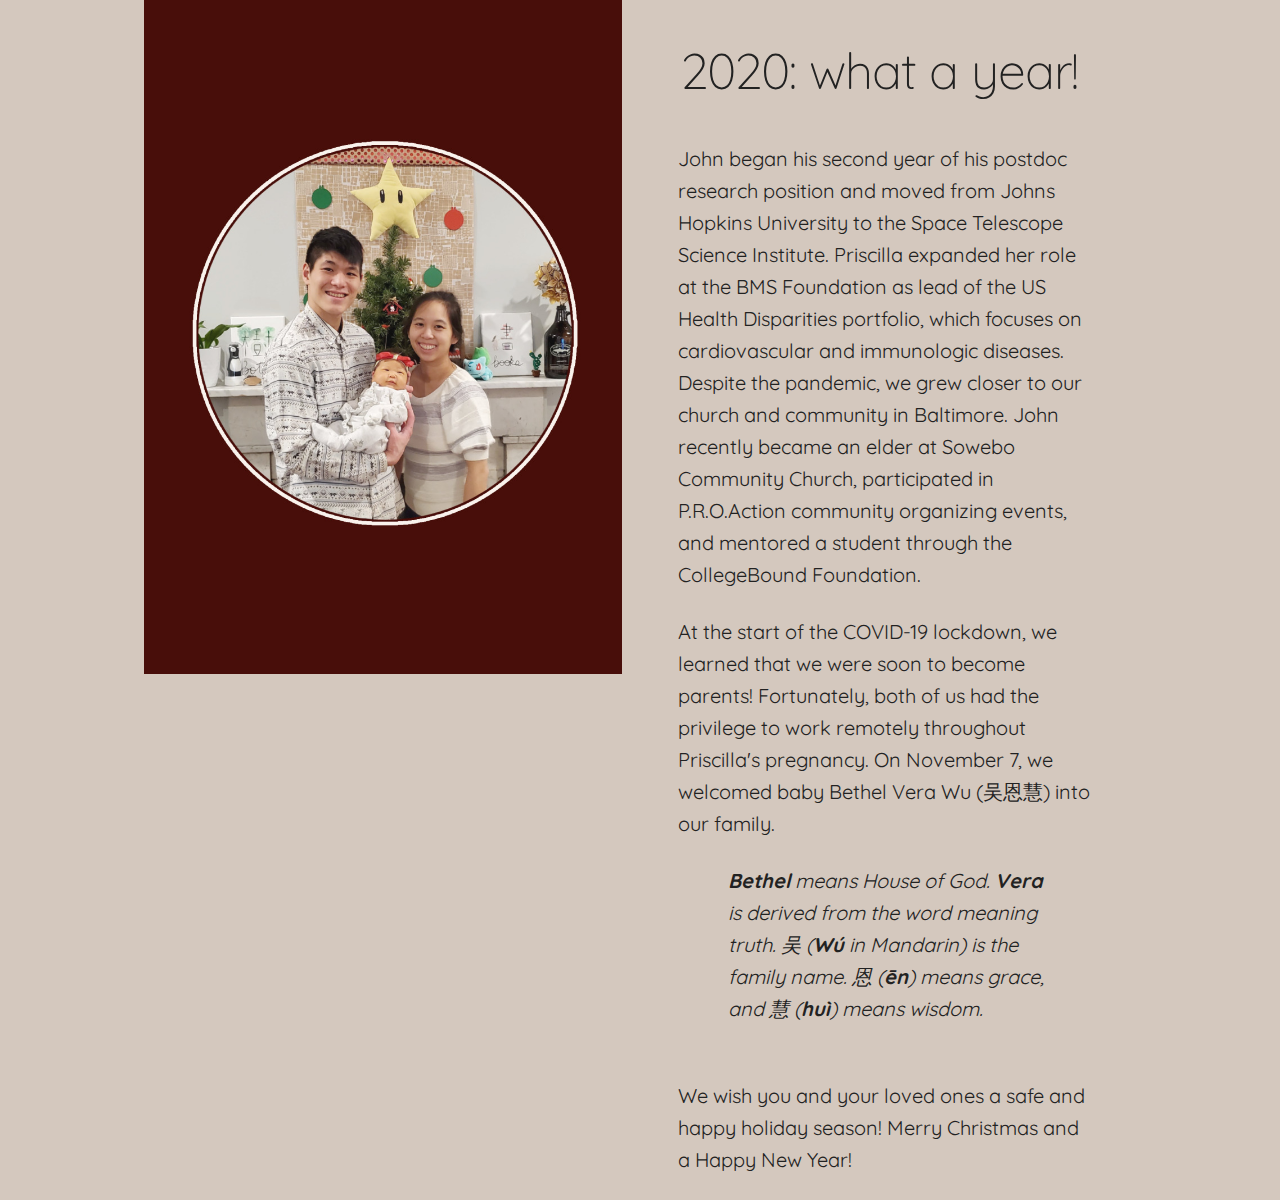
==== christmas2020/index.html @ 9ee1bfb3 "make our christmas card" ====
<!doctype html>
<html class="no-js" lang="">
	<head>
		<meta charset="utf-8">
		<meta http-equiv="x-ua-compatible" content="ie=edge">
		<title>Mery Christmas from Priscilla, John, and Bethel!</title>
		<meta name="description" content="christmas card booksnbots">
		<meta name="viewport" content="width=device-width, initial-scale=1">

		<link href="https://fonts.googleapis.com/css?family=Quicksand|Open Sans" rel="stylesheet">
		<link rel="stylesheet" href="css/skeleton.css">
		<link rel="stylesheet" href="css/main.css">
		<link rel="stylesheet" href="css/card.css">

	</head>
	<body>
        <div id="card-container" class="">
            <div class="one-half column photo-container">
                <img src="./img/christmas-photo.jpg" id="card-image">
            </div>
            <div class="one-half column text-container">
                <h2 id="card-title">2020: what a year!</h2>
                <p id="card-msg">John began his second year of his postdoc research position and moved from Johns Hopkins University to the Space Telescope Science Institute. Priscilla expanded her role at the BMS Foundation as lead of the US Health Disparities portfolio, which focuses on cardiovascular and immunologic diseases. Despite the pandemic, we grew closer to our church and community in Baltimore. John recently became an elder at Sowebo Community Church, participated in P.R.O.Action community organizing events, and mentored a student through the CollegeBound Foundation.</p>

                <p id="card-msg">At the start of the COVID-19 lockdown, we learned that we were soon to become parents! Fortunately, both of us had the privilege to work remotely throughout Priscilla's pregnancy. On November 7, we welcomed baby Bethel Vera Wu (吴恩慧) into our family. </p>

                <p id="card-msg"><blockquote><b>Bethel</b> means House of God. <b>Vera</b> is derived from the word meaning truth. 吴 (<b>Wú</b> in Mandarin) is the family name. 恩 (<b>ēn</b>) means grace, and 慧 (<b>huì</b>) means wisdom.</blockquote></p>

                <p id="card-msg">We wish you and your loved ones a safe and happy holiday season! Merry Christmas and a Happy New Year!</p>
                <p id="card-from">Priscilla, John, and Bethel</p>
            </div>
        </div>
	</body>
</html>
---- christmas2020/css/skeleton.css ----
/*
* Skeleton V2.0.4
* Copyright 2014, Dave Gamache
* www.getskeleton.com
* Free to use under the MIT license.
* http://www.opensource.org/licenses/mit-license.php
* 12/29/2014
*/


/* Table of contents
––––––––––––––––––––––––––––––––––––––––––––––––––
- Grid
- Base Styles
- Typography
- Links
- Buttons
- Forms
- Lists
- Code
- Tables
- Spacing
- Utilities
- Clearing
- Media Queries
*/


/* Grid
–––––––––––––––––––––––––––––––––––––––––––––––––– */
.container {
  position: relative;
  width: 100%;
  max-width: 960px;
  margin: 0 auto;
  padding: 0 20px;
  box-sizing: border-box; }
.column,
.columns {
  width: 100%;
  float: left;
  box-sizing: border-box; }

/* For devices larger than 400px */
@media (min-width: 400px) {
  .container {
    width: 85%;
    padding: 0; }
}

/* For devices larger than 550px */
@media (min-width: 550px) {
  .container {
    width: 80%; }
  .column,
  .columns {
    margin-left: 4%; }
  .column:first-child,
  .columns:first-child {
    margin-left: 0; }

  .one.column,
  .one.columns                    { width: 4.66666666667%; }
  .two.columns                    { width: 13.3333333333%; }
  .three.columns                  { width: 22%;            }
  .four.columns                   { width: 30.6666666667%; }
  .five.columns                   { width: 39.3333333333%; }
  .six.columns                    { width: 48%;            }
  .seven.columns                  { width: 56.6666666667%; }
  .eight.columns                  { width: 65.3333333333%; }
  .nine.columns                   { width: 74.0%;          }
  .ten.columns                    { width: 82.6666666667%; }
  .eleven.columns                 { width: 91.3333333333%; }
  .twelve.columns                 { width: 100%; margin-left: 0; }

  .one-third.column               { width: 30.6666666667%; }
  .two-thirds.column              { width: 65.3333333333%; }

  .one-half.column                { width: 48%; }

  /* Offsets */
  .offset-by-one.column,
  .offset-by-one.columns          { margin-left: 8.66666666667%; }
  .offset-by-two.column,
  .offset-by-two.columns          { margin-left: 17.3333333333%; }
  .offset-by-three.column,
  .offset-by-three.columns        { margin-left: 26%;            }
  .offset-by-four.column,
  .offset-by-four.columns         { margin-left: 34.6666666667%; }
  .offset-by-five.column,
  .offset-by-five.columns         { margin-left: 43.3333333333%; }
  .offset-by-six.column,
  .offset-by-six.columns          { margin-left: 52%;            }
  .offset-by-seven.column,
  .offset-by-seven.columns        { margin-left: 60.6666666667%; }
  .offset-by-eight.column,
  .offset-by-eight.columns        { margin-left: 69.3333333333%; }
  .offset-by-nine.column,
  .offset-by-nine.columns         { margin-left: 78.0%;          }
  .offset-by-ten.column,
  .offset-by-ten.columns          { margin-left: 86.6666666667%; }
  .offset-by-eleven.column,
  .offset-by-eleven.columns       { margin-left: 95.3333333333%; }

  .offset-by-one-third.column,
  .offset-by-one-third.columns    { margin-left: 34.6666666667%; }
  .offset-by-two-thirds.column,
  .offset-by-two-thirds.columns   { margin-left: 69.3333333333%; }

  .offset-by-one-half.column,
  .offset-by-one-half.columns     { margin-left: 52%; }

}


/* Base Styles
–––––––––––––––––––––––––––––––––––––––––––––––––– */
/* NOTE
html is set to 62.5% so that all the REM measurements throughout Skeleton
are based on 10px sizing. So basically 1.5rem = 15px :) */
html {
  font-size: 62.5%; }
body {
  font-size: 1.5em; /* currently ems cause chrome bug misinterpreting rems on body element */
  line-height: 1.6;
  font-weight: 400;
  font-family: "Raleway", "HelveticaNeue", "Helvetica Neue", Helvetica, Arial, sans-serif;
  color: #222; }


/* Typography
–––––––––––––––––––––––––––––––––––––––––––––––––– */
h1, h2, h3, h4, h5, h6 {
  margin-top: 0;
  margin-bottom: 2rem;
  font-weight: 300; }
h1 { font-size: 4.0rem; line-height: 1.2;  letter-spacing: -.1rem;}
h2 { font-size: 3.6rem; line-height: 1.25; letter-spacing: -.1rem; }
h3 { font-size: 3.0rem; line-height: 1.3;  letter-spacing: -.1rem; }
h4 { font-size: 2.4rem; line-height: 1.35; letter-spacing: -.08rem; }
h5 { font-size: 1.8rem; line-height: 1.5;  letter-spacing: -.05rem; }
h6 { font-size: 1.5rem; line-height: 1.6;  letter-spacing: 0; }

/* Larger than phablet */
@media (min-width: 550px) {
  h1 { font-size: 5.0rem; }
  h2 { font-size: 4.2rem; }
  h3 { font-size: 3.6rem; }
  h4 { font-size: 3.0rem; }
  h5 { font-size: 2.4rem; }
  h6 { font-size: 1.5rem; }
}

p {
  margin-top: 0; }


/* Links
–––––––––––––––––––––––––––––––––––––––––––––––––– */
a {
  color: #1EAEDB; }
a:hover {
  color: #0FA0CE; }


/* Buttons
–––––––––––––––––––––––––––––––––––––––––––––––––– */
.button,
button,
input[type="submit"],
input[type="reset"],
input[type="button"] {
  display: inline-block;
  height: 38px;
  padding: 0 30px;
  color: #555;
  text-align: center;
  font-size: 11px;
  font-weight: 600;
  line-height: 38px;
  letter-spacing: .1rem;
  text-transform: uppercase;
  text-decoration: none;
  white-space: nowrap;
  background-color: transparent;
  border-radius: 4px;
  border: 1px solid #bbb;
  cursor: pointer;
  box-sizing: border-box; }
.button:hover,
button:hover,
input[type="submit"]:hover,
input[type="reset"]:hover,
input[type="button"]:hover,
.button:focus,
button:focus,
input[type="submit"]:focus,
input[type="reset"]:focus,
input[type="button"]:focus {
  color: #333;
  border-color: #888;
  outline: 0; }
.button.button-primary,
button.button-primary,
input[type="submit"].button-primary,
input[type="reset"].button-primary,
input[type="button"].button-primary {
  color: #FFF;
  background-color: #33C3F0;
  border-color: #33C3F0; }
.button.button-primary:hover,
button.button-primary:hover,
input[type="submit"].button-primary:hover,
input[type="reset"].button-primary:hover,
input[type="button"].button-primary:hover,
.button.button-primary:focus,
button.button-primary:focus,
input[type="submit"].button-primary:focus,
input[type="reset"].button-primary:focus,
input[type="button"].button-primary:focus {
  color: #FFF;
  background-color: #1EAEDB;
  border-color: #1EAEDB; }


/* Forms
–––––––––––––––––––––––––––––––––––––––––––––––––– */
input[type="email"],
input[type="number"],
input[type="search"],
input[type="text"],
input[type="tel"],
input[type="url"],
input[type="password"],
textarea,
select {
  height: 38px;
  padding: 6px 10px; /* The 6px vertically centers text on FF, ignored by Webkit */
  background-color: #fff;
  border: 1px solid #D1D1D1;
  border-radius: 4px;
  box-shadow: none;
  box-sizing: border-box; }
/* Removes awkward default styles on some inputs for iOS */
input[type="email"],
input[type="number"],
input[type="search"],
input[type="text"],
input[type="tel"],
input[type="url"],
input[type="password"],
textarea {
  -webkit-appearance: none;
     -moz-appearance: none;
          appearance: none; }
textarea {
  min-height: 65px;
  padding-top: 6px;
  padding-bottom: 6px; }
input[type="email"]:focus,
input[type="number"]:focus,
input[type="search"]:focus,
input[type="text"]:focus,
input[type="tel"]:focus,
input[type="url"]:focus,
input[type="password"]:focus,
textarea:focus,
select:focus {
  border: 1px solid #33C3F0;
  outline: 0; }
label,
legend {
  display: block;
  margin-bottom: .5rem;
  font-weight: 600; }
fieldset {
  padding: 0;
  border-width: 0; }
input[type="checkbox"],
input[type="radio"] {
  display: inline; }
label > .label-body {
  display: inline-block;
  margin-left: .5rem;
  font-weight: normal; }


/* Lists
–––––––––––––––––––––––––––––––––––––––––––––––––– */
ul {
  list-style: circle inside; }
ol {
  list-style: decimal inside; }
ol, ul {
  padding-left: 0;
  margin-top: 0; }
ul ul,
ul ol,
ol ol,
ol ul {
  margin: 1.5rem 0 1.5rem 3rem;
  font-size: 90%; }
li {
  margin-bottom: 1rem; }


/* Code
–––––––––––––––––––––––––––––––––––––––––––––––––– */
code {
  padding: .2rem .5rem;
  margin: 0 .2rem;
  font-size: 90%;
  white-space: nowrap;
  background: #F1F1F1;
  border: 1px solid #E1E1E1;
  border-radius: 4px; }
pre > code {
  display: block;
  padding: 1rem 1.5rem;
  white-space: pre; }


/* Tables
–––––––––––––––––––––––––––––––––––––––––––––––––– */
th,
td {
  padding: 12px 15px;
  text-align: left;
  border-bottom: 1px solid #E1E1E1; }
th:first-child,
td:first-child {
  padding-left: 0; }
th:last-child,
td:last-child {
  padding-right: 0; }


/* Spacing
–––––––––––––––––––––––––––––––––––––––––––––––––– */
button,
.button {
  margin-bottom: 1rem; }
input,
textarea,
select,
fieldset {
  margin-bottom: 1.5rem; }
pre,
blockquote,
dl,
figure,
table,
p,
ul,
ol,
form {
  margin-bottom: 2.5rem; }


/* Utilities
–––––––––––––––––––––––––––––––––––––––––––––––––– */
.u-full-width {
  width: 100%;
  box-sizing: border-box; }
.u-max-full-width {
  max-width: 100%;
  box-sizing: border-box; }
.u-pull-right {
  float: right; }
.u-pull-left {
  float: left; }


/* Misc
–––––––––––––––––––––––––––––––––––––––––––––––––– */
hr {
  margin-top: 3rem;
  margin-bottom: 3.5rem;
  border-width: 0;
  border-top: 1px solid #E1E1E1; }


/* Clearing
–––––––––––––––––––––––––––––––––––––––––––––––––– */

/* Self Clearing Goodness */
.container:after,
.row:after,
.u-cf {
  content: "";
  display: table;
  clear: both; }


/* Media Queries
–––––––––––––––––––––––––––––––––––––––––––––––––– */
/*
Note: The best way to structure the use of media queries is to create the queries
near the relevant code. For example, if you wanted to change the styles for buttons
on small devices, paste the mobile query code up in the buttons section and style it
there.
*/


/* Larger than mobile */
@media (min-width: 400px) {}

/* Larger than phablet (also point when grid becomes active) */
@media (min-width: 550px) {}

/* Larger than tablet */
@media (min-width: 750px) {}

/* Larger than desktop */
@media (min-width: 1000px) {}

/* Larger than Desktop HD */
@media (min-width: 1200px) {}
---- christmas2020/css/main.css ----
body {
  margin: auto;
  padding: 0rem;
  width: 80%;
  font-family: 'Quicksand', sans-serif;
  font-size: 48px;
  background-color: #d4c8be;
}

h1 {
  text-align: center;
  font-size: 8rem;
}

#card-container {
  margin: auto;
  width: 90%;
  max-height: 96%;
}
---- christmas2020/css/card.css ----
h2 {
  text-align: center;
  font-size: 5rem;
}
h3 {
  font-size: 2.5rem;
}
p {
  font-size: 2rem;
  padding-left: 1rem;
}
blockquote {
  font-size: 2rem;
  padding-left: 2rem;
  padding-bottom: 3rem;
  font-style: italic;
}
#photo-container {
  background-color: #480e0a;
}
.text-container {
  padding: 4rem 1rem 4rem 1rem;
  max-height: 1200px;
  overflow: hidden;
  word-wrap: break-word;
}
#card-title {
  padding-bottom: 2rem;
}
#card-from {
  float: right;
  padding-right: 2rem;
}
img {
  width: 108%;
  margin: 0;
  float: right;
  /*object-fit: cover;*/
}

@media (max-width: 1000px) {
  #card-container {
    max-height: auto;
  }
  .one-half.column{
    width: 100%;
    float: none;
  }
  .column {
    margin: 0;
  }
  img {
    height: auto;
  }
}

@media (max-width: 768px) {
  .one-half.column{
    width: 60%;
    float: none;
  }
}
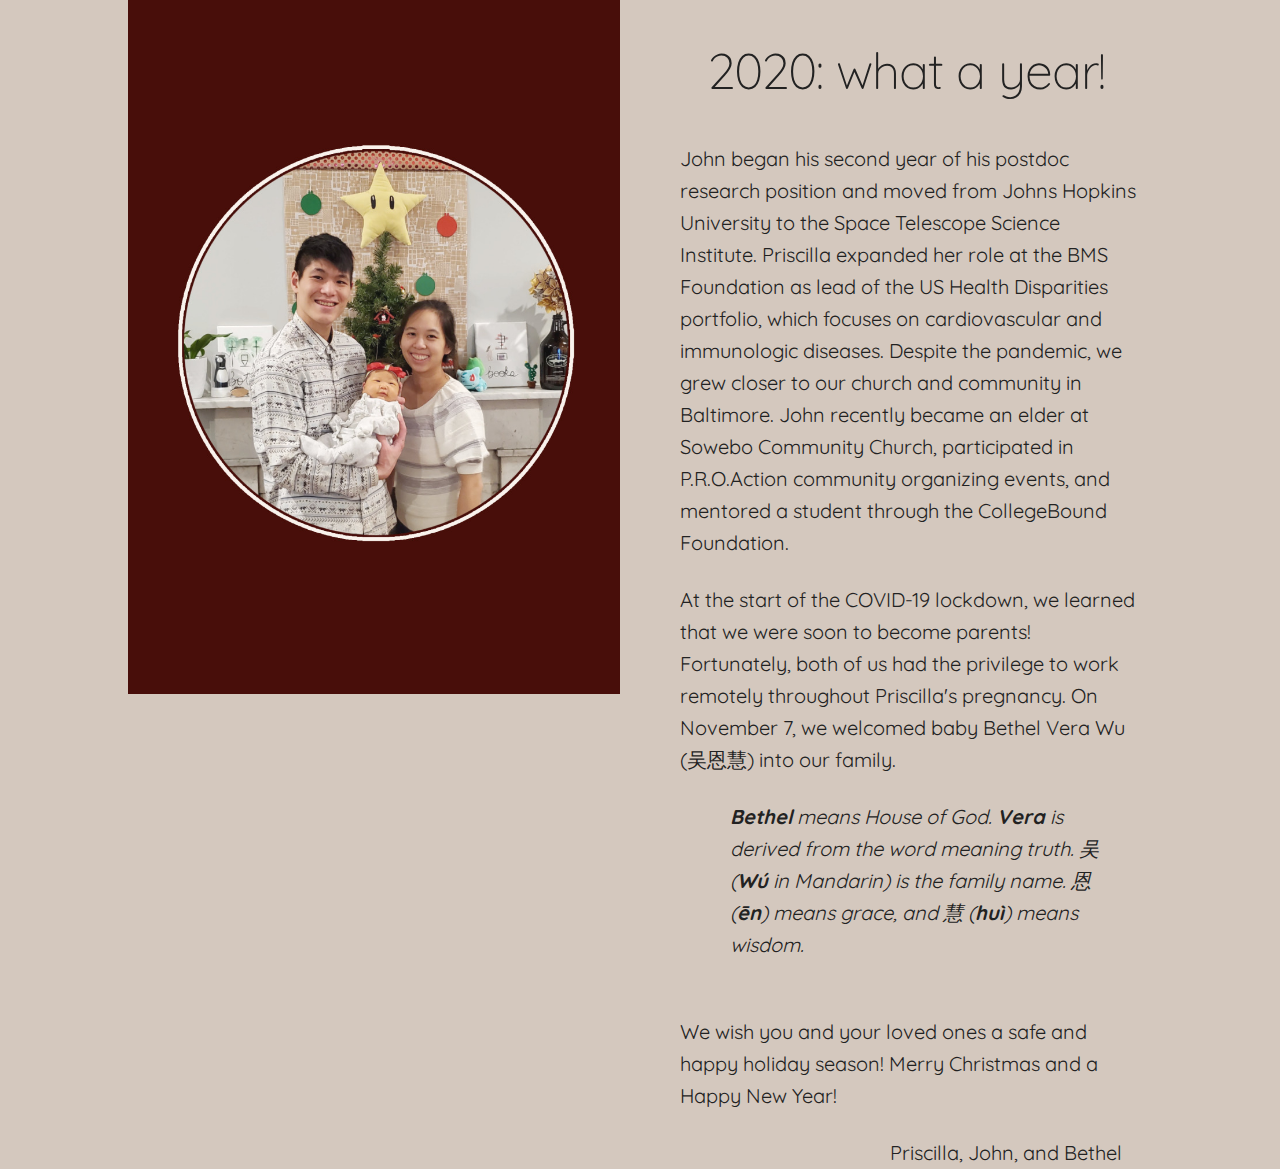
==== commit cc284417: "sort of make this responsive..." ====
--- a/christmas2020/index.html
+++ b/christmas2020/index.html
@@ -3,7 +3,7 @@
 	<head>
 		<meta charset="utf-8">
 		<meta http-equiv="x-ua-compatible" content="ie=edge">
-		<title>Mery Christmas from Priscilla, John, and Bethel!</title>
+		<title>Merry Christmas from Priscilla, John, and Bethel!</title>
 		<meta name="description" content="christmas card booksnbots">
 		<meta name="viewport" content="width=device-width, initial-scale=1">
 
@@ -14,7 +14,7 @@
 
 	</head>
 	<body>
-        <div id="card-container" class="">
+        <div id="card-container">
             <div class="one-half column photo-container">
                 <img src="./img/christmas-photo.jpg" id="card-image">
             </div>
--- a/christmas2020/css/main.css
+++ b/christmas2020/css/main.css
@@ -1,20 +1,22 @@
+html {
+  height: 100%
+}
 body {
   margin: auto;
   padding: 0rem;
   width: 80%;
+  height: 100%;
   font-family: 'Quicksand', sans-serif;
   font-size: 48px;
   background-color: #d4c8be;
 }
-
 h1 {
   text-align: center;
   font-size: 8rem;
 }
-
-#card-container {
+#card-container { 
   margin: auto;
-  width: 90%;
-  max-height: 96%;
+  /*width: 90%;*/
+  /*max-height: 96%;*/
 }
 
--- a/christmas2020/css/card.css
+++ b/christmas2020/css/card.css
@@ -15,14 +15,16 @@
   padding-bottom: 3rem;
   font-style: italic;
 }
-#photo-container {
-  background-color: #480e0a;
-}
 .text-container {
   padding: 4rem 1rem 4rem 1rem;
-  max-height: 1200px;
-  overflow: hidden;
+  max-height: 100vh;
+  position: relative;
   word-wrap: break-word;
+}
+#photo-container {
+  position: relative;
+  background-color: #480e0a;
+  font-size: 0;
 }
 #card-title {
   padding-bottom: 2rem;
@@ -32,15 +34,15 @@
   padding-right: 2rem;
 }
 img {
-  width: 108%;
+  max-height: 100vh;
+  max-width: 100%;
   margin: 0;
   float: right;
-  /*object-fit: cover;*/
 }
 
 @media (max-width: 1000px) {
   #card-container {
-    max-height: auto;
+    max-height: 100vh;
   }
   .one-half.column{
     width: 100%;
@@ -49,14 +51,22 @@
   .column {
     margin: 0;
   }
-  img {
-    height: auto;
+  .text-container {
+    padding: 4rem 1rem 4rem 1rem;
+    overflow: scroll;
+    position: relative;
+    word-wrap: break-word;
   }
 }
 
 @media (max-width: 768px) {
   .one-half.column{
-    width: 60%;
+    width: 100%;
     float: none;
   }
+  .text-container {
+    overflow: visible;
+    position: relative;
+    word-wrap: break-word;
+  }
 }